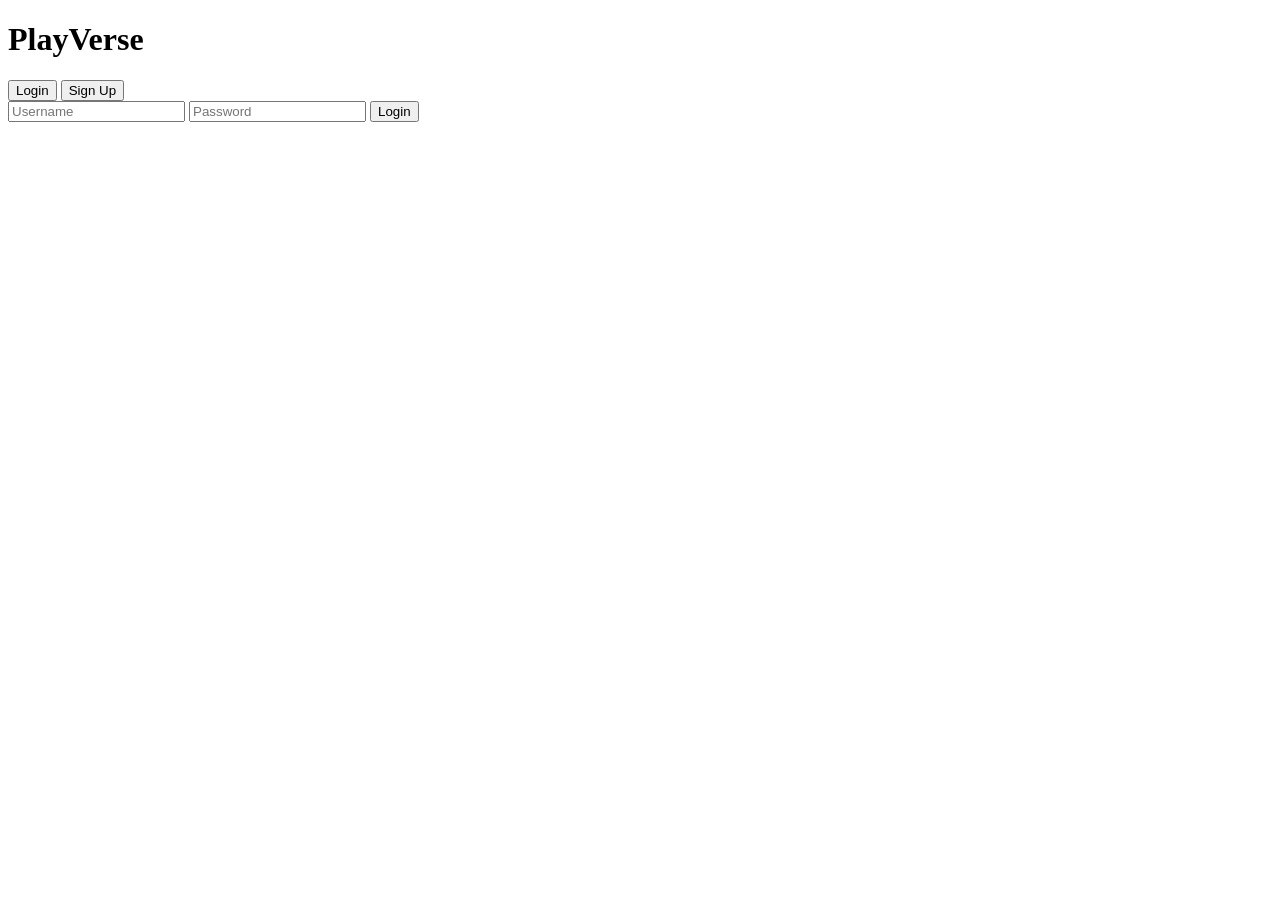
==== pages/index.html @ 2fddda9f "Started with basic work" ====
<!DOCTYPE html>
<html>
<head>
<title>PlayVerse - Auth</title>
<link rel="stylesheet" href="style.css">
</head>
<body class="auth-body">

<div class="auth-container">
    <h1>PlayVerse</h1>

    <div class="tabs">
        <button onclick="showLogin()">Login</button>
        <button onclick="showSignup()">Sign Up</button>
    </div>

    <div id="loginForm">
        <input id="loginUser" placeholder="Username">
        <input id="loginPass" type="password" placeholder="Password">
        <button onclick="login()">Login</button>
    </div>

    <div id="signupForm" style="display:none;">
        <input id="signupUser" placeholder="Username">
        <input id="signupPass" type="password" placeholder="Password">
        <button onclick="signup()">Create Account</button>
    </div>

    <p id="authMessage"></p>
</div>

<script src="app.js"></script>
</body>
</html>
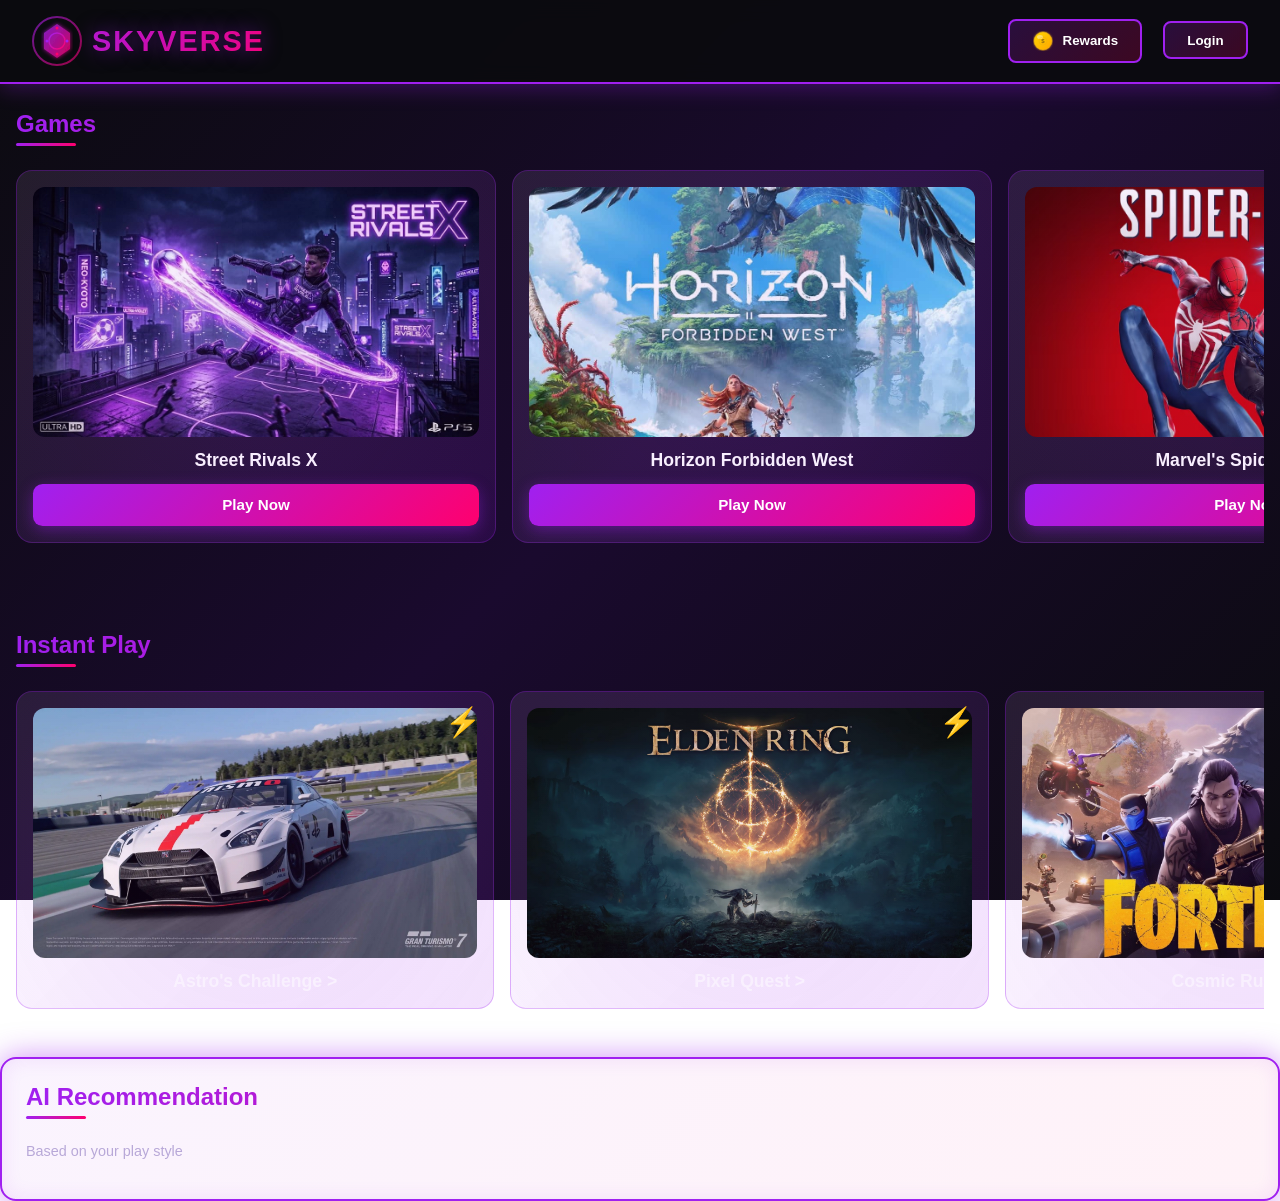
==== commit 378ca5c5: "Done with landing page and social chat page" ====
--- a/pages/index.html
+++ b/pages/index.html
@@ -1,34 +1,412 @@
 <!DOCTYPE html>
-<html>
+<html lang="en">
 <head>
-<title>PlayVerse - Auth</title>
-<link rel="stylesheet" href="style.css">
+  <meta charset="UTF-8">
+  <meta name="viewport" content="width=device-width, initial-scale=1.0">
+  <title>PlayStation Main Page</title>
+  <style>
+    body {
+      margin: 0;
+      padding: 0;
+      background: linear-gradient(135deg, #0B0B0F 0%, #1a0a2e 50%, #0B0B0F 100%);
+      color: #EEE;
+      font-family: 'Segoe UI', sans-serif;
+      -webkit-font-smoothing: antialiased;
+      animation: fadeIn 0.8s ease-in;
+      background-attachment: fixed;
+    }
+
+    /* page & section entrance */
+    @keyframes fadeIn {
+      from { opacity: 0; }
+      to   { opacity: 1; }
+    }
+    @keyframes slideUp {
+      from { opacity: 0; transform: translateY(20px); }
+      to   { opacity: 1; transform: translateY(0); }
+    }
+    section {
+      padding: 2.5rem 1rem;
+      opacity: 0;
+      animation: slideUp 0.6s ease forwards;
+    }
+    section:nth-of-type(1) { animation-delay: 0.2s; }
+    section:nth-of-type(2) { animation-delay: 0.4s; }
+    section:nth-of-type(3) { animation-delay: 0.6s; }
+    section:nth-of-type(4) { animation-delay: 0.8s; }
+
+    /* ─── top nav ───────────────────────────────────────── */
+    .nav {
+      position: fixed;
+      top: 0;
+      left: 0;
+      right: 0;
+      display: flex;
+      justify-content: space-between;
+      align-items: center;
+      padding: 1rem 2rem;
+      background: rgba(11, 11, 15, 0.95);
+      backdrop-filter: blur(10px);
+      -webkit-backdrop-filter: blur(10px);
+      border-bottom: 2px solid #a020f0;
+      box-shadow: 0 4px 20px rgba(160, 32, 240, 0.3);
+      z-index: 1000;
+    }
+    
+    body {
+      padding-top: 70px;
+    }
+    .nav .logo {
+      font-size: 1.8rem;
+      font-weight: bold;
+      background: linear-gradient(135deg, #a020f0, #ff006e);
+      -webkit-background-clip: text;
+      -webkit-text-fill-color: transparent;
+      background-clip: text;
+      text-shadow: 0 0 20px rgba(160, 32, 240, 0.5);
+      font-family: 'Arial Black', sans-serif;
+      letter-spacing: 2px;
+      display: flex;
+      align-items: center;
+      cursor: pointer;
+      transition: all 0.3s ease;
+    }
+    .nav .logo:hover {
+      transform: scale(1.05) rotateZ(2deg);
+    }
+    .nav .logo svg {
+      animation: rotateLogo 8s linear infinite;
+    }
+    .nav .logo:hover svg {
+      animation: rotateLogo 3s linear infinite;
+    }
+    @keyframes rotateLogo {
+      from { transform: rotate(0deg); }
+      to { transform: rotate(360deg); }
+    }
+    .nav .buttons button {
+      margin-left: 1rem;
+      background: linear-gradient(135deg, rgba(160, 32, 240, 0.2), rgba(255, 0, 110, 0.2));
+      border: 2px solid #a020f0;
+      color: #fff;
+      padding: 0.6rem 1.4rem;
+      border-radius: 0.5rem;
+      font-weight: 600;
+      transition: all 0.3s ease;
+      cursor: pointer;
+      position: relative;
+      overflow: hidden;
+    }
+    .nav .buttons button::before {
+      content: '';
+      position: absolute;
+      top: 0;
+      left: -100%;
+      width: 100%;
+      height: 100%;
+      background: linear-gradient(90deg, transparent, rgba(255,255,255,0.2), transparent);
+      transition: left 0.5s ease;
+    }
+    .nav .buttons button:hover::before {
+      left: 100%;
+    }
+    .nav .buttons button:hover,
+    .nav .buttons button:focus {
+      box-shadow: 0 0 20px #a020f0, inset 0 0 10px rgba(160, 32, 240, 0.3);
+      transform: translateY(-2px);
+      outline: none;
+    }
+
+    /* ─── common section styles ─────────────────────────── */
+    .section-title {
+      font-size: 1.5rem;
+      margin-bottom: 1.5rem;
+      font-weight: 700;
+      background: linear-gradient(90deg, #a020f0, #ff006e);
+      -webkit-background-clip: text;
+      -webkit-text-fill-color: transparent;
+      background-clip: text;
+      position: relative;
+      padding-bottom: 0.5rem;
+    }
+    .section-title::after {
+      content: '';
+      position: absolute;
+      bottom: 0;
+      left: 0;
+      width: 60px;
+      height: 3px;
+      background: linear-gradient(90deg, #a020f0, #ff006e);
+      border-radius: 2px;
+    }
+    .cards {
+      display: flex;
+      overflow-x: auto;
+      gap: 1rem;
+      scroll-snap-type: x mandatory;
+      -webkit-scroll-snap-type: x mandatory;
+      padding-bottom: 0.5rem;
+    }
+    .card {
+      min-width: 446px;
+      background: linear-gradient(135deg, rgba(255,255,255,0.08), rgba(160,32,240,0.1));
+      border-radius: 1rem;
+      backdrop-filter: blur(12px);
+      -webkit-backdrop-filter: blur(12px);
+      border: 1px solid rgba(160, 32, 240, 0.3);
+      padding: 1rem;
+      position: relative;
+      flex-shrink: 0;
+      transition: all 0.4s cubic-bezier(0.4, 0, 0.2, 1);
+      scroll-snap-align: start;
+      -webkit-scroll-snap-align: start;
+      overflow: hidden;
+    }
+    .card::before {
+      content: '';
+      position: absolute;
+      top: -50%;
+      left: -50%;
+      width: 200%;
+      height: 200%;
+      background: radial-gradient(circle, rgba(160, 32, 240, 0.1) 0%, transparent 70%);
+      transition: all 0.5s ease;
+      pointer-events: none;
+    }
+    .card:hover::before {
+      top: -25%;
+      left: -25%;
+      background: radial-gradient(circle, rgba(160, 32, 240, 0.3) 0%, transparent 70%);
+    }
+    .card:hover,
+    .card:focus-within {
+      transform: translateY(-8px) scale(1.04);
+      box-shadow: 0 15px 40px rgba(160,32,240,0.5), inset 0 0 20px rgba(160,32,240,0.1);
+      border-color: #a020f0;
+    }
+    .card img {
+      width: 100%;
+      max-height: 250px;
+      aspect-ratio: 16/9;
+      object-fit: cover;
+      border-radius: 0.75rem;
+      display: block;
+    }
+    .card .title {
+      margin-top: 0.8rem;
+      font-weight: 700;
+      font-size: 1.1rem;
+      color: #fff;
+      transition: color 0.3s ease;
+      text-align: center;
+    }
+    .card:hover .title {
+      color: #a020f0;
+    }
+    .card button {
+      margin-top: 0.8rem;
+      width: 100%;
+      background: linear-gradient(135deg, #a020f0, #ff006e);
+      border: none;
+      color: #fff;
+      padding: 0.8rem;
+      border-radius: 0.6rem;
+      font-weight: 600;
+      font-size: 0.95rem;
+      box-shadow: 0 4px 15px rgba(160, 32, 240, 0.4);
+      transition: all 0.3s ease;
+      cursor: pointer;
+      position: relative;
+      overflow: hidden;
+    }
+    .card button::after {
+      content: '';
+      position: absolute;
+      top: 50%;
+      left: 50%;
+      width: 0;
+      height: 0;
+      background: rgba(255, 255, 255, 0.2);
+      border-radius: 50%;
+      transform: translate(-50%, -50%);
+      transition: width 0.6s ease, height 0.6s ease;
+    }
+    .card button:hover::after {
+      width: 300px;
+      height: 300px;
+    }
+    .card button:hover,
+    .card button:focus {
+      box-shadow: 0 8px 25px rgba(160, 32, 240, 0.6), inset 0 0 10px rgba(255, 0, 110, 0.2);
+      transform: translateY(-3px);
+      outline: none;
+    }
+
+    /* ─── instant play tweaks ────────────────────────────── */
+    .instant .cards .card {
+      min-width: 200px;
+    }
+    .instant .card::after {
+      content: '⚡';
+      position: absolute;
+      top: 0.8rem;
+      right: 0.8rem;
+      font-size: 1.8rem;
+      animation: pulse 2s infinite;
+      z-index: 10;
+    }
+    @keyframes pulse {
+      0%, 100% { opacity: 1; transform: scale(1); }
+      50% { opacity: 0.6; transform: scale(1.1); }
+    }
+
+    /* ─── AI recommendation ─────────────────────────────── */
+    .ai {
+      border: 2px solid #a020f0;
+      border-radius: 1rem;
+      box-shadow: 0 0 30px rgba(160, 32, 240, 0.5), inset 0 0 20px rgba(160, 32, 240, 0.1);
+      background: linear-gradient(135deg, rgba(160, 32, 240, 0.05), rgba(255, 0, 110, 0.05));
+      padding: 1.5rem;
+      transition: all 0.4s ease;
+    }
+    .ai:hover {
+      box-shadow: 0 0 40px rgba(160, 32, 240, 0.7), inset 0 0 30px rgba(160, 32, 240, 0.15);
+    }
+    .ai .subtitle {
+      font-size: 0.9rem;
+      color: #b8a8d8;
+      font-weight: 500;
+      margin-bottom: 1rem;
+    }
+    .ai .card .subtitle {
+      font-size: 0.8rem;
+      color: #a8a8d8;
+      margin-top: 0.5rem;
+      line-height: 1.4;
+    }
+
+    /* ─── responsive adjustments ────────────────────────── */
+    @media (max-width: 600px) {
+      .nav {
+        flex-direction: column;
+        align-items: flex-start;
+      }
+      .nav .buttons {
+        margin-top: 0.5rem;
+      }
+    }
+  </style>
 </head>
-<body class="auth-body">
-
-<div class="auth-container">
-    <h1>PlayVerse</h1>
-
-    <div class="tabs">
-        <button onclick="showLogin()">Login</button>
-        <button onclick="showSignup()">Sign Up</button>
+<body>
+
+  <header class="nav">
+    <div class="logo">
+      <svg width="50" height="50" viewBox="0 0 50 50" style="display: inline-block; vertical-align: middle; margin-right: 10px;">
+        <defs>
+          <linearGradient id="logoGrad" x1="0%" y1="0%" x2="100%" y2="100%">
+            <stop offset="0%" style="stop-color:#a020f0;stop-opacity:1" />
+            <stop offset="100%" style="stop-color:#ff006e;stop-opacity:1" />
+          </linearGradient>
+          <filter id="glow">
+            <feGaussianBlur stdDeviation="2" result="coloredBlur"/>
+            <feMerge>
+              <feMergeNode in="coloredBlur"/>
+              <feMergeNode in="SourceGraphic"/>
+            </feMerge>
+          </filter>
+        </defs>
+        <!-- Outer circle -->
+        <circle cx="25" cy="25" r="24" fill="none" stroke="url(#logoGrad)" stroke-width="2" opacity="0.6"/>
+        <!-- Inner geometric shape -->
+        <polygon points="25,8 38,17 38,33 25,42 12,33 12,17" fill="url(#logoGrad)" opacity="0.8" filter="url(#glow)"/>
+        <!-- Center circle -->
+        <circle cx="25" cy="25" r="8" fill="none" stroke="url(#logoGrad)" stroke-width="1.5"/>
+        <!-- Decorative dots -->
+        <circle cx="25" cy="12" r="1.5" fill="#ff006e"/>
+        <circle cx="35" cy="25" r="1.5" fill="#a020f0"/>
+        <circle cx="25" cy="38" r="1.5" fill="#ff006e"/>
+        <circle cx="15" cy="25" r="1.5" fill="#a020f0"/>
+      </svg>
+      <span style="vertical-align: middle;">SKYVERSE</span>
     </div>
-
-    <div id="loginForm">
-        <input id="loginUser" placeholder="Username">
-        <input id="loginPass" type="password" placeholder="Password">
-        <button onclick="login()">Login</button>
+    <div class="buttons">
+      <button>
+        <svg width="20" height="20" viewBox="0 0 20 20" style="display: inline-block; vertical-align: middle; margin-right: 6px;">
+          <defs>
+            <linearGradient id="coinGrad" x1="0%" y1="0%" x2="100%" y2="100%">
+              <stop offset="0%" style="stop-color:#FFD700;stop-opacity:1" />
+              <stop offset="100%" style="stop-color:#FFA500;stop-opacity:1" />
+            </linearGradient>
+            <filter id="coinGlow">
+              <feGaussianBlur stdDeviation="1" result="coloredBlur"/>
+              <feMerge>
+                <feMergeNode in="coloredBlur"/>
+                <feMergeNode in="SourceGraphic"/>
+              </feMerge>
+            </filter>
+          </defs>
+          <!-- Coin body -->
+          <circle cx="10" cy="10" r="9" fill="url(#coinGrad)" filter="url(#coinGlow)"/>
+          <!-- Coin border -->
+          <circle cx="10" cy="10" r="9" fill="none" stroke="#DAA520" stroke-width="0.5"/>
+          <!-- Coin shine -->
+          <ellipse cx="7" cy="6" rx="3" ry="2" fill="rgba(255,255,255,0.4)"/>
+          <!-- Coin pattern -->
+          <circle cx="10" cy="10" r="4" fill="none" stroke="#DAA520" stroke-width="0.5" opacity="0.5"/>
+          <text x="10" y="12" font-size="6" text-anchor="middle" fill="#8B6914" font-weight="bold">$</text>
+        </svg>
+        <span>Rewards</span>
+      </button>
+      <button>Login</button>
     </div>
-
-    <div id="signupForm" style="display:none;">
-        <input id="signupUser" placeholder="Username">
-        <input id="signupPass" type="password" placeholder="Password">
-        <button onclick="signup()">Create Account</button>
+  </header>
+
+  <section class="games">
+    <div class="section-title">Games</div>
+    <div class="cards">
+      <div class="card">
+        <img src="/images/game1.jpg" alt="Game 1">
+        <div class="title">Street Rivals X</div>
+        <button>Play Now</button>
+      </div>
+      <div class="card">
+        <img src="/images/game2.jpeg" alt="Game 2">
+        <div class="title">Horizon Forbidden West</div>
+        <button>Play Now</button>
+      </div>
+      <div class="card">
+        <img src="/images/game3.jpeg" alt="Game 3">
+        <div class="title">Marvel's Spider-Man 2</div>
+        <button>Play Now</button>
+      </div>
+      <!-- add more hard‑coded cards if desired -->
     </div>
-
-    <p id="authMessage"></p>
-</div>
-
-<script src="app.js"></script>
+  </section>
+
+  <section class="instant">
+    <div class="section-title">Instant Play</div>
+    <div class="cards">
+      <div class="card">
+        <img src="/images/instant1.jpeg" alt="Instant Game 1">
+        <div class="title">Astro's Challenge ></div>
+      </div>
+      <div class="card">
+        <img src="/images/instant2.jpeg" alt="Instant Game 2">
+        <div class="title">Pixel Quest ></div>
+      </div>
+      <div class="card">
+        <img src="/images/instant3.jpeg" alt="Instant Game 3">
+        <div class="title">Cosmic Runner ></div>
+      </div>
+    </div>
+  </section>
+
+  <section class="ai">
+    <div class="section-title">AI Recommendation</div>
+    <div class="subtitle">Based on your play style</div>
+    
+    </div>
+  </section>
+
 </body>
 </html>
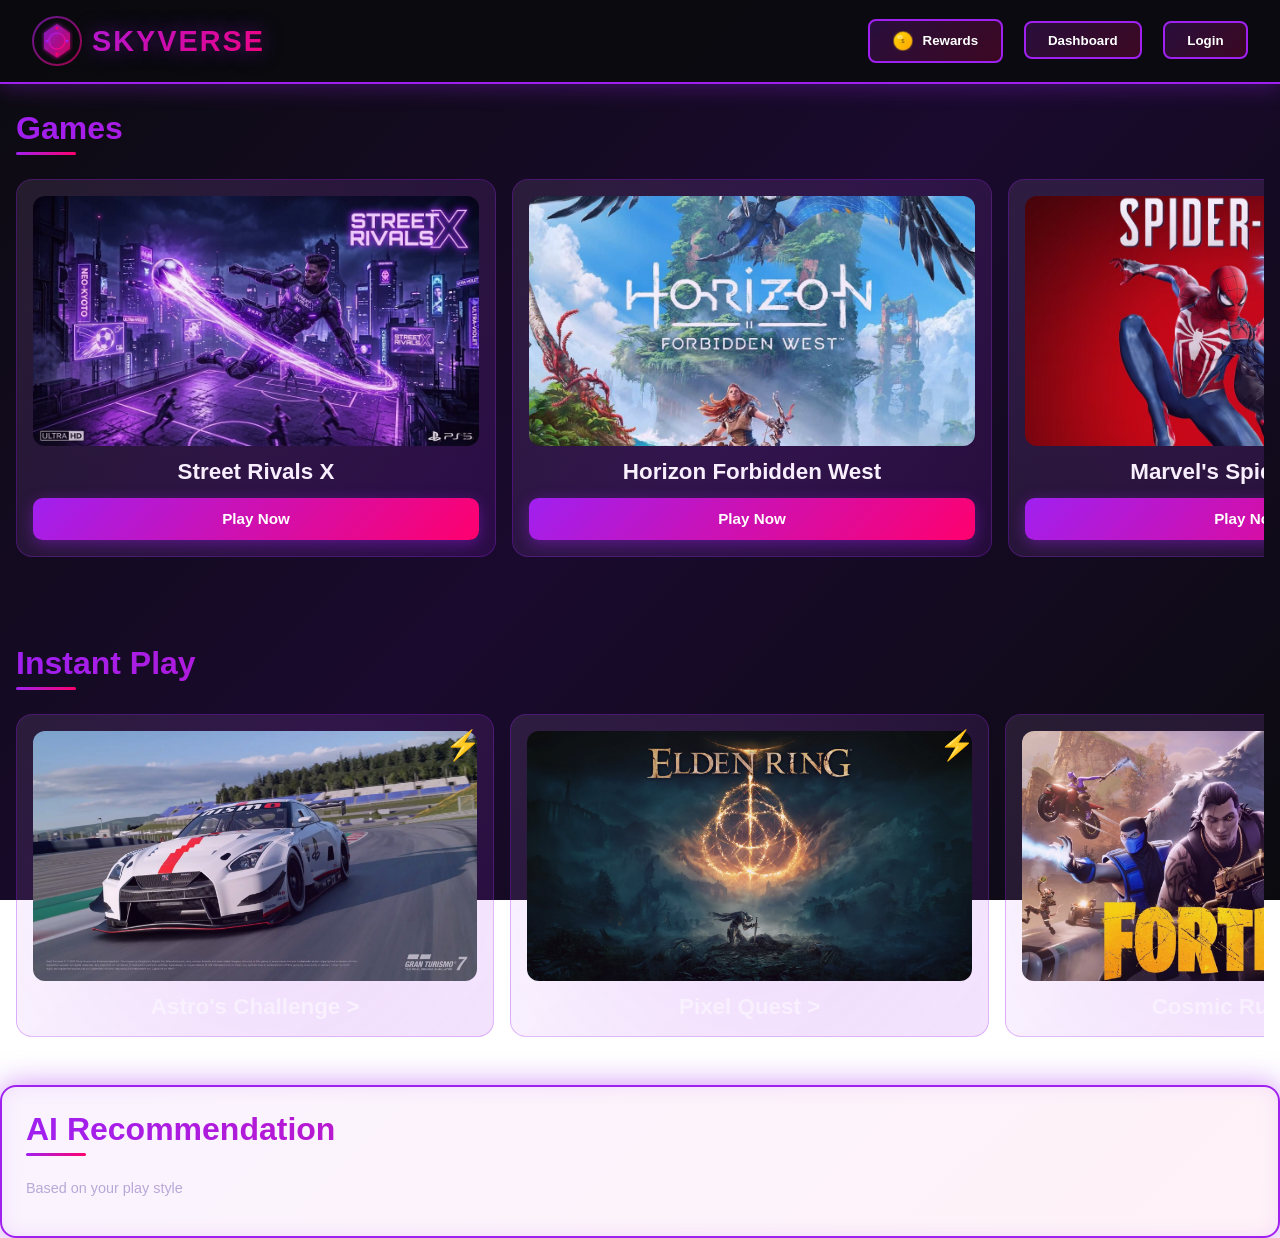
==== commit 5b1f7e34: "Done with the changes" ====
--- a/pages/index.html
+++ b/pages/index.html
@@ -5,15 +5,21 @@
   <meta name="viewport" content="width=device-width, initial-scale=1.0">
   <title>PlayStation Main Page</title>
   <style>
+    :root {
+      --primary-pink: #ff006e;
+      --accent-violet: #a020f0;
+      --text-light: #eee;
+    }
     body {
       margin: 0;
       padding: 0;
       background: linear-gradient(135deg, #0B0B0F 0%, #1a0a2e 50%, #0B0B0F 100%);
-      color: #EEE;
-      font-family: 'Segoe UI', sans-serif;
+      color: var(--text-light);
+      font-family: 'Montserrat', 'Segoe UI', sans-serif;
       -webkit-font-smoothing: antialiased;
       animation: fadeIn 0.8s ease-in;
       background-attachment: fixed;
+      font-size: 18px; /* larger base font */
     }
 
     /* page & section entrance */
@@ -119,10 +125,10 @@
 
     /* ─── common section styles ─────────────────────────── */
     .section-title {
-      font-size: 1.5rem;
+      font-size: 2rem;
       margin-bottom: 1.5rem;
       font-weight: 700;
-      background: linear-gradient(90deg, #a020f0, #ff006e);
+      background: linear-gradient(90deg, var(--accent-violet), var(--primary-pink));
       -webkit-background-clip: text;
       -webkit-text-fill-color: transparent;
       background-clip: text;
@@ -191,11 +197,23 @@
       object-fit: cover;
       border-radius: 0.75rem;
       display: block;
+      animation: gifEffect 2s infinite alternate, imgGlow 3s infinite;
+      transition: transform 0.4s ease, filter 0.4s ease;
+    }
+    .card img:hover {
+      transform: scale(1.08) rotate(1deg);
+      filter: drop-shadow(0 0 15px rgba(255,0,110,0.6)) brightness(1.1);
+    }
+
+    @keyframes imgGlow {
+      0% { filter: drop-shadow(0 0 10px rgba(160,32,240,0.4)); }
+      50% { filter: drop-shadow(0 0 20px rgba(255,0,110,0.6)); }
+      100% { filter: drop-shadow(0 0 10px rgba(160,32,240,0.4)); }
     }
     .card .title {
       margin-top: 0.8rem;
       font-weight: 700;
-      font-size: 1.1rem;
+      font-size: 1.4rem;
       color: #fff;
       transition: color 0.3s ease;
       text-align: center;
@@ -294,6 +312,13 @@
       .nav .buttons {
         margin-top: 0.5rem;
       }
+    }
+    
+    /* GIF-like animation for images */
+    @keyframes gifEffect {
+      0% { transform: scale(1); }
+      50% { transform: scale(1.02) rotate(1deg); }
+      100% { transform: scale(1); }
     }
   </style>
 </head>
@@ -357,7 +382,8 @@
         </svg>
         <span>Rewards</span>
       </button>
-      <button>Login</button>
+      <button onclick="window.location.href='dashboard.html'">Dashboard</button>
+      <button onclick="window.location.href='login.html'">Login</button>
     </div>
   </header>
 
@@ -408,5 +434,31 @@
     </div>
   </section>
 
+  <script>
+    // simple scroll-based parallax for sections
+    document.addEventListener('scroll', function() {
+      const sections = document.querySelectorAll('section');
+      const scrollTop = window.pageYOffset;
+      sections.forEach((sec, i) => {
+        const offset = sec.offsetTop;
+        const depth = (i + 1) * 20;
+        const movement = (scrollTop - offset) / depth;
+        sec.style.transform = `translateY(${movement}px)`;
+      });
+    });
+
+    // subtle card tilt effect on mouse move
+    document.querySelectorAll('.card').forEach(card => {
+      card.addEventListener('mousemove', e => {
+        const rect = card.getBoundingClientRect();
+        const x = e.clientX - rect.left - rect.width/2;
+        const y = e.clientY - rect.top - rect.height/2;
+        card.style.transform = `perspective(600px) rotateY(${x/20}deg) rotateX(${ -y/20 }deg)`;
+      });
+      card.addEventListener('mouseleave', () => {
+        card.style.transform = '';
+      });
+    });
+  </script>
 </body>
 </html>
